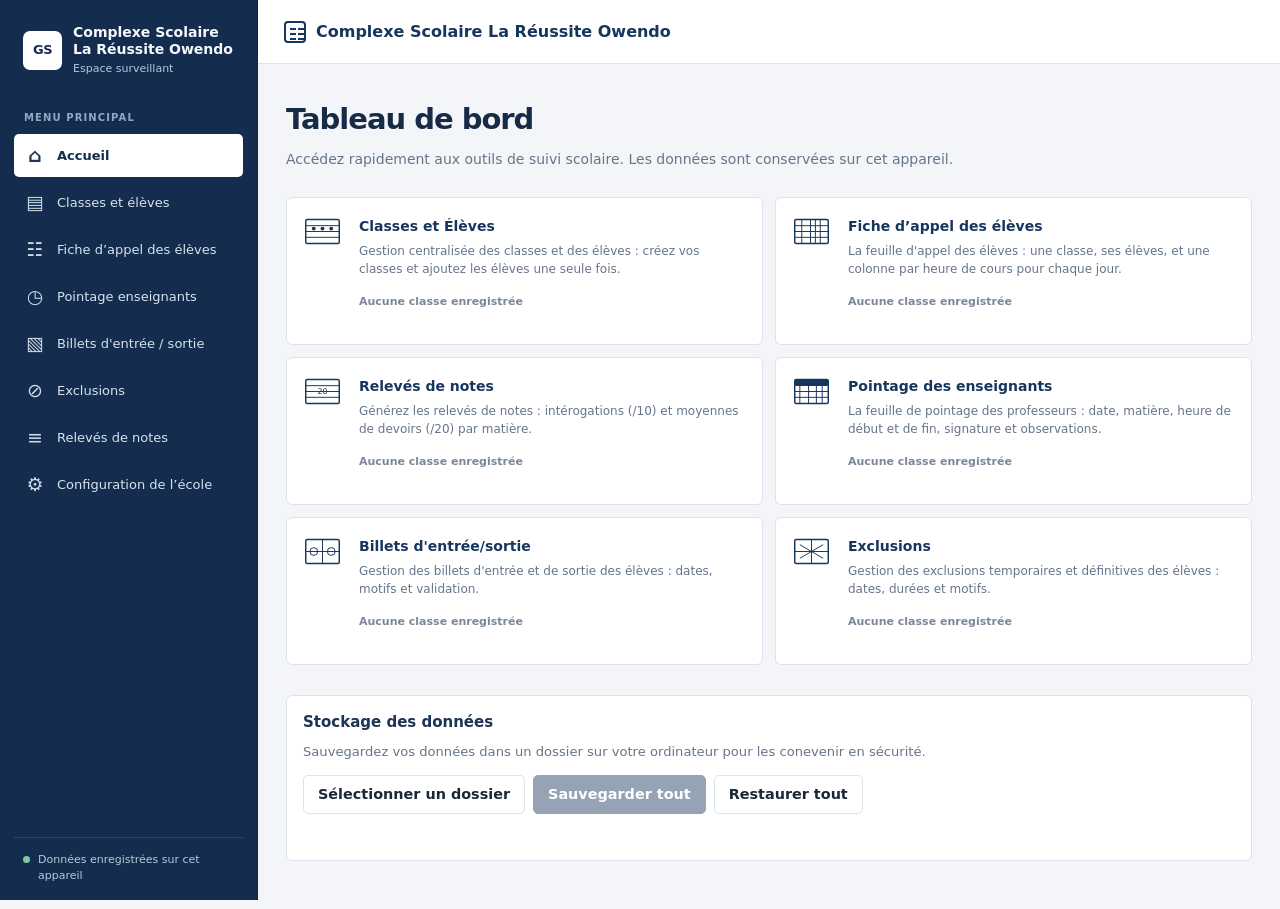
==== index.html @ ad846dbd "Placer le filtre des relevés en haut de page" ====
<!doctype html>
<html lang="fr" data-theme="light">
<head>
  <meta charset="utf-8">
  <meta name="viewport" content="width=device-width, initial-scale=1">
  <title>Gestion scolaire</title>
  <link rel="stylesheet" href="style.css">
  <link rel="manifest" href="manifest.json">
  <meta name="theme-color" content="#17365d">
  <meta name="description" content="Gestion de la vie scolaire : classes, présence des élèves, pointage des enseignants, billets et exclusions">
  <style id="page-style"></style>
</head>
<body>
<div class="app-shell">
  <aside class="app-sidebar" id="app-sidebar" aria-label="Navigation principale">
    <a class="sidebar-brand" href="#home" aria-label="Accueil Gestion de surveillant">
      <span class="sidebar-mark" aria-hidden="true">GS</span>
      <span class="sidebar-brand-copy"><strong>Gestion scolaire</strong><small>Espace surveillant</small></span>
    </a>
    <div class="sidebar-caption">MENU PRINCIPAL</div>
    <nav class="sidebar-nav">
      <a href="#home" data-nav="home"><span class="nav-symbol" aria-hidden="true">⌂</span><span>Accueil</span></a>
      <a href="#classes" data-nav="classes"><span class="nav-symbol" aria-hidden="true">▤</span><span>Classes et élèves</span></a>
      <a href="#eleves" data-nav="eleves"><span class="nav-symbol" aria-hidden="true">☷</span><span>Fiche d’appel des élèves</span></a>
      <a href="#enseignants" data-nav="enseignants"><span class="nav-symbol" aria-hidden="true">◷</span><span>Pointage enseignants</span></a>
      <a href="#billets" data-nav="billets"><span class="nav-symbol" aria-hidden="true">▧</span><span>Billets d'entrée / sortie</span></a>
      <a href="#exclusions" data-nav="exclusions"><span class="nav-symbol" aria-hidden="true">⊘</span><span>Exclusions</span></a>
      <a href="#notes" data-nav="notes"><span class="nav-symbol" aria-hidden="true">≡</span><span>Relevés de notes</span></a>
      <a href="#configuration" data-nav="configuration"><span class="nav-symbol" aria-hidden="true">⚙</span><span>Configuration de l’école</span></a>
    </nav>
    <div class="sidebar-footer"><span class="status-dot" aria-hidden="true"></span><span>Données enregistrées sur cet appareil</span></div>
  </aside>
  <div class="app-main">
<header class="topbar">
  <button type="button" class="menu-toggle" id="btn-menu" aria-label="Ouvrir le menu" aria-controls="app-sidebar" aria-expanded="false"><span></span><span></span><span></span></button>
  <div class="brand-row">
    <a class="brand" href="#" aria-label="Retour à l'accueil">
      <span class="mark" aria-hidden="true"></span>
      <h1>Gestion scolaire</h1>
    </a>
    <span id="view-title" class="view-title"></span>
  </div>
  <button type="button" id="btn-print" class="btn primary" hidden>Imprimer</button>
</header>

<!-- ===================== Accueil ===================== -->
<main class="home" id="home">
  <div class="home-inner">
    <h2>Tableau de bord</h2>
    <p class="home-sub">Accédez rapidement aux outils de suivi scolaire. Les données sont conservées sur cet appareil.</p>

    <div class="home-grid">
      <a class="doc-card" href="#classes">
        <svg class="doc-icon" viewBox="0 0 72 52" aria-hidden="true">
          <rect x="1.5" y="1.5" width="69" height="49" rx="3" fill="none" stroke="currentColor" stroke-width="3"/>
          <path d="M1.5 14h69M1.5 26h69M1.5 38h69" fill="none" stroke="currentColor" stroke-width="2"/>
          <circle cx="18" cy="20" r="4" fill="currentColor"/>
          <circle cx="36" cy="20" r="4" fill="currentColor"/>
          <circle cx="54" cy="20" r="4" fill="currentColor"/>
        </svg>
        <span class="doc-title">Classes et Élèves</span>
        <span class="doc-text">Gestion centralisée des classes et des élèves : créez vos classes et ajoutez les élèves une seule fois.</span>
        <span class="doc-meta" id="home-classes"></span>
      </a>

      <a class="doc-card" href="#eleves">
        <svg class="doc-icon" viewBox="0 0 72 52" aria-hidden="true">
          <rect x="1.5" y="1.5" width="69" height="49" rx="3" fill="none" stroke="currentColor" stroke-width="3"/>
          <path d="M1.5 14h69M1.5 26h69M1.5 38h69M16 1.5v49M34 1.5v49M44 1.5v49M54 1.5v49" fill="none" stroke="currentColor" stroke-width="2"/>
        </svg>
        <span class="doc-title">Fiche d’appel des élèves</span>
        <span class="doc-text">La feuille d'appel des élèves : une classe, ses élèves, et une colonne par heure de cours pour chaque jour.</span>
        <span class="doc-meta" id="home-eleves"></span>
      </a>

      <a class="doc-card" href="#notes">
        <svg class="doc-icon" viewBox="0 0 72 52" aria-hidden="true">
          <rect x="1.5" y="1.5" width="69" height="49" rx="3" fill="none" stroke="currentColor" stroke-width="3"/>
          <path d="M1.5 14h69M1.5 26h69M1.5 38h69" fill="none" stroke="currentColor" stroke-width="2"/>
          <text x="36" y="32" text-anchor="middle" font-size="16" fill="currentColor">20</text>
        </svg>
        <span class="doc-title">Relevés de notes</span>
        <span class="doc-text">Générez les relevés de notes : intérogations (/10) et moyennes de devoirs (/20) par matière.</span>
        <span class="doc-meta" id="home-notes"></span>
      </a>

      <a class="doc-card" href="#enseignants">
        <svg class="doc-icon" viewBox="0 0 72 52" aria-hidden="true">
          <rect x="1.5" y="1.5" width="69" height="49" rx="3" fill="none" stroke="currentColor" stroke-width="3"/>
          <rect x="1.5" y="1.5" width="69" height="13" rx="3" fill="currentColor"/>
          <path d="M1.5 26h69M1.5 38h69M12 14v36M30 14v36M46 14v36M58 14v36" fill="none" stroke="currentColor" stroke-width="2"/>
        </svg>
        <span class="doc-title">Pointage des enseignants</span>
        <span class="doc-text">La feuille de pointage des professeurs : date, matière, heure de début et de fin, signature et observations.</span>
        <span class="doc-meta" id="home-enseignants"></span>
      </a>

      <a class="doc-card" href="#billets">
        <svg class="doc-icon" viewBox="0 0 72 52" aria-hidden="true">
          <rect x="1.5" y="1.5" width="69" height="49" rx="3" fill="none" stroke="currentColor" stroke-width="3"/>
          <path d="M36 1.5v49M1.5 26h69" fill="none" stroke="currentColor" stroke-width="2"/>
          <circle cx="18" cy="26" r="8" fill="none" stroke="currentColor" stroke-width="2"/>
          <circle cx="54" cy="26" r="8" fill="none" stroke="currentColor" stroke-width="2"/>
        </svg>
        <span class="doc-title">Billets d'entrée/sortie</span>
        <span class="doc-text">Gestion des billets d'entrée et de sortie des élèves : dates, motifs et validation.</span>
        <span class="doc-meta" id="home-billets"></span>
      </a>

      <a class="doc-card" href="#exclusions">
        <svg class="doc-icon" viewBox="0 0 72 52" aria-hidden="true">
          <rect x="1.5" y="1.5" width="69" height="49" rx="3" fill="none" stroke="currentColor" stroke-width="3"/>
          <path d="M1.5 26h69M36 1.5v49" fill="none" stroke="currentColor" stroke-width="2"/>
          <path d="M12 12l48 28M60 12l-48 28" fill="none" stroke="currentColor" stroke-width="2"/>
        </svg>
        <span class="doc-title">Exclusions</span>
        <span class="doc-text">Gestion des exclusions temporaires et définitives des élèves : dates, durées et motifs.</span>
        <span class="doc-meta" id="home-exclusions"></span>
      </a>
    </div>
  </div>
</main>

<main class="layout school-config-layout" id="view-configuration" hidden>
<section class="school-config-panel"><div class="school-config-heading"><div><p class="eyebrow">PARAMÈTRES GÉNÉRAUX</p><h2>Configuration de l’école</h2><p class="muted">Les informations officielles utilisées dans les documents de l’application.</p></div></div>
<form id="school-config-form" class="school-config-form" autocomplete="on">
<h3>Identité de l’établissement</h3><div class="school-config-grid">
<div class="field"><label for="sc-name">Nom officiel *</label><input id="sc-name" required maxlength="120" placeholder="Nom de l’établissement"></div><div class="field"><label for="sc-acronym">Sigle / nom court</label><input id="sc-acronym" maxlength="40" placeholder="Sigle"></div>
<div class="field"><label for="sc-type">Type d’établissement</label><select id="sc-type"><option value="">Sélectionner</option><option>École primaire</option><option>Collège</option><option>Lycée</option><option>Collège et lycée</option><option>Complexe scolaire</option><option>Autre</option></select></div><div class="field"><label for="sc-director">Chef d’établissement / responsable</label><input id="sc-director" maxlength="120" placeholder="Nom et prénom"></div></div>
<h3>Coordonnées</h3><div class="school-config-grid"><div class="field field-wide"><label for="sc-address">Adresse / boîte postale</label><input id="sc-address" maxlength="180" placeholder="Quartier, rue, B.P. …"></div><div class="field"><label for="sc-city">Ville</label><input id="sc-city" maxlength="80" placeholder="Owendo"></div><div class="field"><label for="sc-phone">Téléphone</label><input id="sc-phone" type="tel" maxlength="40" placeholder="+241 …"></div><div class="field"><label for="sc-email">E-mail</label><input id="sc-email" type="email" maxlength="120" placeholder="ecole@exemple.ga"></div></div>
<h3>Année scolaire et présentation</h3><div class="school-config-grid"><div class="field"><label for="sc-year">Année scolaire en cours</label><input id="sc-year" maxlength="20" placeholder="2026-2027"></div><div class="field"><label for="sc-motto">Devise / mention complémentaire</label><input id="sc-motto" maxlength="160" placeholder="Devise officielle"></div></div>
<h3>Logo de l’établissement</h3><div class="school-logo-row"><div id="sc-logo-preview" class="school-logo-preview"><span>Aucun logo</span></div><div class="school-logo-controls"><label for="sc-logo-file">Importer un logo (PNG, JPG ou WebP)</label><input id="sc-logo-file" type="file" accept="image/png,image/jpeg,image/webp"><p class="hint">Facultatif, 1 Mo maximum. Conservé sur cet appareil.</p><button type="button" id="sc-logo-remove" class="btn">Retirer le logo</button></div></div>
<div id="sc-status" class="saved" role="status" aria-live="polite"></div><div class="school-config-actions"><button type="submit" class="btn primary">Enregistrer la configuration</button><button type="button" id="sc-reset" class="btn">Annuler les modifications</button></div></form></section>
<aside class="school-config-preview"><p class="eyebrow">APERÇU</p><h3>En-tête de l’établissement</h3><div class="school-preview-paper"><div id="sc-preview-logo" class="school-preview-logo" hidden></div><strong id="sc-preview-name">Nom de l’établissement</strong><span id="sc-preview-acronym"></span><span id="sc-preview-type"></span><span id="sc-preview-address"></span><span id="sc-preview-contact"></span><span id="sc-preview-director"></span><span id="sc-preview-year"></span><em id="sc-preview-motto"></em></div><p class="hint">Les informations enregistrées servent de référence aux en-têtes des documents. Stockage local à ce navigateur.</p></aside></main>

<!-- ===================== Classes et Élèves (centralisé) ===================== -->
<main class="layout" id="view-classes" hidden>

  <aside class="panel">

    <section class="card">
      <div class="card-head">
        <h2>Mes classes</h2>
        <button type="button" id="cls-new" class="btn">Nouvelle classe</button>
      </div>
      <ul id="cls-class-list" class="class-list"></ul>
      <p id="cls-saved" class="saved" role="status"></p>
      <div class="row-btns">
        <button type="button" id="cls-export" class="btn">Sauvegarder dans un fichier</button>
        <button type="button" id="cls-import" class="btn">Restaurer</button>
        <input type="file" id="cls-file" accept=".json,application/json" hidden>
      </div>
    </section>

    <form id="cls-form" class="card" autocomplete="off">
      <h2>La classe</h2>

      <div class="field">
        <label for="cls-name">Nom de la classe</label>
        <input id="cls-name" type="text" placeholder="">
      </div>

      <div class="field">
        <label for="cls-school">Établissement</label>
        <input id="cls-school" type="text">
      </div>

      <div class="field">
        <label for="cls-year">Année scolaire</label>
        <input id="cls-year" type="text" placeholder="">
      </div>

      <div class="field">
        <div class="label-row">
          <label for="cls-students">Élèves</label>
          <span id="cls-count" class="count"></span>
        </div>
        <textarea id="cls-students" rows="15" placeholder="Collez ici les noms, un élève par ligne"></textarea>
        <label class="check"><input type="checkbox" id="cls-sort"> Classer par ordre alphabétique</label>
      </div>

      <div class="field">
        <label for="cls-add-name">Ajouter un élève</label>
        <div class="add-row">
          <input id="cls-add-name" type="text" placeholder="Nom et prénom">
          <button type="button" id="cls-add" class="btn">Ajouter</button>
        </div>
      </div>

      <button type="button" id="cls-delete" class="btn danger">Supprimer cette classe</button>
    </form>

  </aside>

  <section class="preview" id="cls-preview" aria-label="Aperçu de la classe">
    <div class="preview-head">
      <h2>Aperçu</h2>
      <p id="cls-summary" class="summary"></p>
    </div>
    <div id="cls-sheets" class="sheets"></div>
  </section>

  <div id="cls-print-area" class="print-area" aria-hidden="true"></div>

</main>

<!-- ===================== Liste de présence (élèves) ===================== -->
<main class="layout" id="view-eleves" hidden>

  <aside class="panel">

    <section class="card" hidden aria-hidden="true">
      <div class="card-head">
        <h2>Fiches d’appel</h2>
        <button type="button" id="btn-new" class="btn">Nouvelle fiche</button>
      </div>
      <ul id="class-list" class="class-list"></ul>
      <p id="saved" class="saved" role="status"></p>
      <div class="row-btns">
        <button type="button" id="btn-export" class="btn">Sauvegarder dans un fichier</button>
        <button type="button" id="btn-import" class="btn">Restaurer</button>
        <input type="file" id="file-import" accept=".json,application/json" hidden>
      </div>
    </section>

    <form id="class-form" class="card" autocomplete="off">
      <h2>La classe</h2>

      <div class="field">
        <label for="c-class-select">Filtrer par classe</label>
        <select id="c-class-select"></select>
      </div>

      <div class="field">
        <label for="c-name">Nom de la classe</label>
        <input id="c-name" type="text" placeholder="" readonly>
      </div>

      <div class="field">
        <label for="c-year">Année scolaire</label>
        <input id="c-year" type="text" placeholder="" readonly>
      </div>

      <div class="field">
        <label for="c-school">Établissement</label>
        <input id="c-school" type="text" readonly>
      </div>

      <div class="field">
        <div class="label-row">
          <label>Élèves</label>
          <span id="count" class="count"></span>
        </div>
        <p class="hint">Les élèves sont chargés depuis la classe sélectionnée</p>
      </div>

      <h2 class="sub-title">Période de la fiche</h2>

      <div class="field">
        <label for="c-start">Semaine affichée</label>
        <div class="week-nav">
          <button type="button" id="wk-prev" class="btn" aria-label="Semaine précédente">◀</button>
          <input id="c-start" type="date">
          <button type="button" id="wk-next" class="btn" aria-label="Semaine suivante">▶</button>
        </div>
      </div>
      <p id="week-hint" class="hint"></p>

      <fieldset class="field">
        <legend>Jours à pointer</legend>
        <div class="chips">
          <label><input type="checkbox" name="day" value="1"><span>Lun</span></label>
          <label><input type="checkbox" name="day" value="2"><span>Mar</span></label>
          <label><input type="checkbox" name="day" value="3"><span>Mer</span></label>
          <label><input type="checkbox" name="day" value="4"><span>Jeu</span></label>
          <label><input type="checkbox" name="day" value="5"><span>Ven</span></label>
          <label><input type="checkbox" name="day" value="6"><span>Sam</span></label>
        </div>
      </fieldset>

      <div class="field">
        <label for="c-hours">Heures de cours par jour</label>
        <input id="c-hours" type="number" min="1" max="8" inputmode="numeric">
      </div>
      <p class="hint">Chaque jour reçoit une colonne par heure : 1re h, 2e h, 3e h…</p>

      <h2 class="sub-title">Mise en page du document</h2>

      <div class="grid2">
        <div class="field">
          <label for="c-orient">Format</label>
          <select id="c-orient">
            <option value="portrait">A4 portrait</option>
            <option value="landscape">A4 paysage</option>
          </select>
        </div>
        <div class="field">
          <label for="c-perpage">Élèves par feuille</label>
          <input id="c-perpage" type="number" min="5" max="60" inputmode="numeric">
        </div>
      </div>
      <p class="hint">30 élèves tiennent sur une feuille en portrait, 18 en paysage. Au-delà, la liste continue sur la feuille suivante.</p>

      <h2 class="sub-title">Impression</h2>

      <div class="field">
        <label for="c-weeks">Semaines à imprimer</label>
        <input id="c-weeks" type="number" min="1" max="40" inputmode="numeric">
      </div>
      <p class="hint">À partir de la semaine affichée. Avec 4, vous obtenez 4 feuilles : la semaine affichée et les 3 suivantes.</p>

      <button type="button" id="btn-delete" class="btn danger">Supprimer cette fiche</button>
    </form>

  </aside>

  <section class="preview" id="preview" aria-label="Aperçu de la fiche d’appel imprimable">
    <div class="preview-head">
      <h2>Aperçu de la fiche imprimable</h2>
      <p id="summary" class="summary"></p>
    </div>
    <p id="warn" class="warn" hidden></p>
    <p id="empty" class="empty" hidden></p>
    <div id="sheets" class="sheets"></div>
  </section>

  <div id="print-area" class="print-area" aria-hidden="true"></div>

</main>

<!-- ===================== Pointage des enseignants ===================== -->
<main class="layout" id="view-enseignants" hidden>

  <aside class="panel">

    <section class="card">
      <div class="card-head">
        <h2>Fiches de pointage</h2>
        <button type="button" id="t-new" class="btn">Nouvelle fiche</button>
      </div>
      <ul id="t-class-list" class="class-list"></ul>
      <p id="t-saved" class="saved" role="status"></p>
      <div class="row-btns">
        <button type="button" id="t-export" class="btn">Sauvegarder dans un fichier</button>
        <button type="button" id="t-import" class="btn">Restaurer</button>
        <input type="file" id="t-file" accept=".json,application/json" hidden>
      </div>
    </section>

    <form id="t-form" class="card" autocomplete="off">
      <h2>La classe</h2>

      <div class="field">
        <label for="t-class-select">Classe (données centralisées)</label>
        <select id="t-class-select"></select>
      </div>

      <div class="field">
        <label for="t-name">Nom de la classe</label>
        <input id="t-name" type="text" readonly>
      </div>

      <div class="field">
        <label for="t-school">Établissement</label>
        <input id="t-school" type="text" readonly>
      </div>

      <h2 class="sub-title">La semaine</h2>

      <div class="field">
        <label for="t-start">Semaine affichée</label>
        <div class="week-nav">
          <button type="button" id="t-prev" class="btn" aria-label="Semaine précédente">◀</button>
          <input id="t-start" type="date">
          <button type="button" id="t-next" class="btn" aria-label="Semaine suivante">▶</button>
        </div>
      </div>
      <p id="t-hint" class="hint"></p>

      <label class="check"><input type="checkbox" id="t-saturday"> La semaine va jusqu'au samedi</label>

      <h2 class="sub-title">La feuille</h2>

      <div class="field">
        <label for="t-perpage">Lignes par feuille</label>
        <input id="t-perpage" type="number" min="10" max="30" inputmode="numeric">
      </div>
      <p class="hint">Nombre de lignes vierges pour les enseignants. Les enseignants rempliront leurs noms et informations à la main.</p>

      <label class="check"><input type="checkbox" id="t-pad"> Compléter la feuille avec des lignes vides</label>

      <h2 class="sub-title">L'impression</h2>

      <div class="field">
        <label for="t-weeks">Semaines à imprimer</label>
        <input id="t-weeks" type="number" min="1" max="40" inputmode="numeric">
      </div>
      <p class="hint">À partir de la semaine affichée. Avec 4, vous obtenez 4 feuilles : la semaine affichée et les 3 suivantes.</p>

      <button type="button" id="t-delete" class="btn danger">Supprimer cette classe</button>
    </form>

  </aside>

  <section class="preview" id="t-preview" aria-label="Aperçu de la feuille">
    <div class="preview-head">
      <h2>Aperçu</h2>
      <p id="t-summary" class="summary"></p>
    </div>
    <p id="t-empty" class="empty" hidden></p>
    <div id="t-sheets" class="sheets landscape"></div>
  </section>

  <div id="t-print-area" class="print-area landscape" aria-hidden="true"></div>

</main>

<!-- ===================== Billets d'entrée/sortie ===================== -->
<main class="layout" id="view-billets" hidden>

  <aside class="panel">

    <section class="card">
      <div class="card-head">
        <h2>Historique des billets</h2>
        <button type="button" id="b-new" class="btn">Nouvelle fiche</button>
      </div>
      <ul id="b-class-list" class="class-list"></ul>
      <p id="b-saved" class="saved" role="status"></p>
      <div class="row-btns">
        <button type="button" id="b-export" class="btn">Sauvegarder dans un fichier</button>
        <button type="button" id="b-import" class="btn">Restaurer</button>
        <input type="file" id="b-file" accept=".json,application/json" hidden>
      </div>
    </section>

    <form id="b-form" class="card" autocomplete="off">
      <h2>La classe</h2>

      <div class="field">
        <label for="b-class-select">Sélectionner une classe</label>
        <select id="b-class-select"></select>
      </div>

      <div class="field">
        <label for="b-name">Nom de la classe</label>
        <input id="b-name" type="text" placeholder="" readonly>
      </div>

      <div class="field">
        <label for="b-school">Établissement</label>
        <input id="b-school" type="text" readonly>
      </div>

      <div class="field">
        <div class="label-row">
          <label>Élèves</label>
          <span id="b-count" class="count"></span>
        </div>
        <p class="hint">Les élèves sont chargés depuis la classe sélectionnée</p>
      </div>

      <h2 class="sub-title">Nouveau billet</h2>

      <div class="field">
        <label for="b-student-select">Élève</label>
        <select id="b-student-select"></select>
      </div>

      <div class="field">
        <label for="b-type">Type</label>
        <select id="b-type">
          <option value="entree">Entrée</option>
          <option value="sortie">Sortie</option>
        </select>
      </div>

      <div class="field">
        <label for="b-date">Date</label>
        <input id="b-date" type="date">
      </div>

      <div class="field">
        <label for="b-time">Heure</label>
        <input id="b-time" type="time">
      </div>

      <div class="field">
        <label for="b-motif">Motif</label>
        <input id="b-motif" type="text" placeholder="">
      </div>

      <button type="button" id="b-add" class="btn primary">Ajouter le billet</button>

      <h2 class="sub-title">Historique des billets</h2>
      <div id="b-history" class="history-list"></div>

      <button type="button" id="b-delete" class="btn danger">Supprimer cette classe</button>
    </form>

  </aside>

  <section class="preview" id="b-preview" aria-label="Aperçu des billets">
    <div class="preview-head">
      <h2>Aperçu</h2>
      <p id="b-summary" class="summary"></p>
    </div>
    <div id="b-sheets" class="sheets"></div>
  </section>

  <div id="b-print-area" class="print-area" aria-hidden="true"></div>

</main>

<!-- ===================== Exclusions ===================== -->
<main class="layout" id="view-exclusions" hidden>

  <aside class="panel">

    <section class="card">
      <div class="card-head">
        <h2>Historique des exclusions</h2>
        <button type="button" id="e-new" class="btn">Nouvelle fiche</button>
      </div>
      <ul id="e-class-list" class="class-list"></ul>
      <p id="e-saved" class="saved" role="status"></p>
      <div class="row-btns">
        <button type="button" id="e-export" class="btn">Sauvegarder dans un fichier</button>
        <button type="button" id="e-import" class="btn">Restaurer</button>
        <input type="file" id="e-file" accept=".json,application/json" hidden>
      </div>
    </section>

    <form id="e-form" class="card" autocomplete="off">
      <h2>La classe</h2>

      <div class="field">
        <label for="e-class-select">Sélectionner une classe</label>
        <select id="e-class-select"></select>
      </div>

      <div class="field">
        <label for="e-name">Nom de la classe</label>
        <input id="e-name" type="text" placeholder="" readonly>
      </div>

      <div class="field">
        <label for="e-school">Établissement</label>
        <input id="e-school" type="text" readonly>
      </div>

      <div class="field">
        <div class="label-row">
          <label>Élèves</label>
          <span id="e-count" class="count"></span>
        </div>
        <p class="hint">Les élèves sont chargés depuis la classe sélectionnée</p>
      </div>

      <h2 class="sub-title">Nouvelle exclusion</h2>

      <div class="field">
        <label for="e-student-select">Élève</label>
        <select id="e-student-select"></select>
      </div>

      <div class="field">
        <label for="e-type">Type d'exclusion</label>
        <select id="e-type">
          <option value="temporaire">Temporaire</option>
          <option value="definitive">Définitive</option>
        </select>
      </div>

      <div class="field">
        <label for="e-start-date">Date de début</label>
        <input id="e-start-date" type="date">
      </div>

      <div class="field">
        <label for="e-end-date">Date de fin (si définitive, laisser vide)</label>
        <input id="e-end-date" type="date">
      </div>

      <div class="field">
        <label for="e-duration">Durée (jours)</label>
        <input id="e-duration" type="number" min="1" inputmode="numeric" placeholder="">
      </div>

      <div class="field">
        <label for="e-motif">Motif</label>
        <textarea id="e-motif" rows="3" placeholder=""></textarea>
      </div>

      <button type="button" id="e-add" class="btn primary">Ajouter l'exclusion</button>

      <h2 class="sub-title">Historique des exclusions</h2>
      <div id="e-history" class="history-list"></div>

      <button type="button" id="e-delete" class="btn danger">Supprimer cette classe</button>
    </form>

  </aside>

  <section class="preview" id="e-preview" aria-label="Aperçu des exclusions">
    <div class="preview-head">
      <h2>Aperçu</h2>
      <p id="e-summary" class="summary"></p>
    </div>
    <div id="e-sheets" class="sheets"></div>
  </section>

  <div id="e-print-area" class="print-area" aria-hidden="true"></div>

</main>

<!-- ===================== Relevés de notes ===================== -->
<main class="layout" id="view-notes" hidden>

  <aside class="panel">

    <div class="field notes-class-filter">
      <label for="n-filter-class">Filtrer les relevés par classe</label>
      <select id="n-filter-class">
        <option value="">Toutes les classes</option>
      </select>
    </div>

    <section class="card">
      <div class="card-head">
        <h2>Relevés enregistrés</h2>
        <button type="button" id="n-new" class="btn">Nouveau relevé</button>
      </div>
      <ul id="n-class-list" class="class-list"></ul>
      <p id="n-saved" class="saved" role="status"></p>
      <div class="row-btns">
        <button type="button" id="n-export" class="btn">Sauvegarder dans un fichier</button>
        <button type="button" id="n-import" class="btn">Restaurer</button>
        <input type="file" id="n-file" accept=".json,application/json" hidden>
      </div>
    </section>

    <form id="n-form" class="card" autocomplete="off">
      <h2>Le relevé</h2>

      <div class="field">
        <label for="n-class-select">Sélectionner une classe</label>
        <select id="n-class-select"></select>
      </div>

      <div class="field">
        <label for="n-class-name">Nom de la classe</label>
        <input id="n-class-name" type="text" placeholder="" readonly>
      </div>

      <div class="field">
        <label for="n-subject">Matière</label>
        <input id="n-subject" type="text" placeholder="">
      </div>

      <div class="field">
        <label for="n-trimester">Trimestre</label>
        <select id="n-trimester">
          <option value="1er">1er Trimestre</option>
          <option value="2e">2e Trimestre</option>
          <option value="3e">3e Trimestre</option>
        </select>
      </div>

      <div class="field">
        <div class="label-row">
          <label>Élèves</label>
          <span id="n-count" class="count"></span>
        </div>
        <p class="hint">Les élèves sont chargés depuis la classe sélectionnée</p>
      </div>

      <button type="button" id="n-generate" class="btn primary">Générer le relevé</button>
    </form>

  </aside>

  <section class="preview" id="n-preview" aria-label="Aperçu du relevé">
    <div class="preview-head">
      <h2>Aperçu</h2>
      <p id="n-summary" class="summary"></p>
    </div>
    <div id="n-sheets" class="sheets"></div>
  </section>

  <div id="n-print-area" class="print-area" aria-hidden="true"></div>

</main>

<script src="common.js"></script>
<script src="school-config.js"></script>
<script src="storage.js"></script>
<script src="classes.js"></script>
<script src="eleves.js"></script>
<script src="enseignants.js"></script>
<script src="billets.js"></script>
<script src="exclusions.js"></script>
<script src="notes.js"></script>
<script src="app.js"></script>
<script src="./modal-actions.js"></script>

</div><!-- /.app-main -->
</div><!-- /.app-shell -->

<!-- Service Worker Registration -->
<script>
  if ('serviceWorker' in navigator) {
    window.addEventListener('load', () => {
      navigator.serviceWorker.register('./sw.js')
        .then((registration) => {
          console.log('Service Worker enregistré avec succès:', registration.scope);
        })
        .catch((error) => {
          console.log('Erreur lors de l\'enregistrement du Service Worker:', error);
        });
    });
  }
</script>
</body>
</html>
---- style.css ----
/* Disposition : panneau de saisie à gauche, une feuille A4 en aperçu à droite.
   Sur téléphone, le panneau passe au-dessus de l'aperçu. */

:root {
  --bg: #f3f5f8;
  --panel: #ffffff;
  --ink: #1b2738;
  --muted: #66758a;
  --line: #dce3ec;
  --accent: #17365d;
  --accent-ink: #ffffff;
  --accent-soft: #e9eff7;
  --danger: #b3261e;
  --warn-bg: #fff3d6;
  --warn-ink: #6b4a00;
  --shadow: 0 1px 3px rgba(19, 42, 71, .06);
  --paper: #ffffff;
  --paper-ink: #111111;
  --paper-head: #e8e8e8;
  --paper-blue: #1f4e79;
  --font: "Segoe UI", system-ui, -apple-system, "Helvetica Neue", Arial, sans-serif;
  color-scheme: light;
}

@media (prefers-color-scheme: dark) {
  :root:not([data-theme="light"]) {
    --bg: #0e1618;
    --panel: #162125;
    --ink: #e5eeef;
    --muted: #9db1b5;
    --line: #29383c;
    --accent: #4cc3ad;
    --accent-ink: #06211c;
    --accent-soft: #1b3a35;
    --danger: #ff8f85;
    --warn-bg: #3a2f10;
    --warn-ink: #f3d78a;
    --shadow: 0 1px 2px rgba(0, 0, 0, .4), 0 10px 28px rgba(0, 0, 0, .45);
    color-scheme: dark;
  }
}

:root[data-theme="dark"] {
  --bg: #0e1618;
  --panel: #162125;
  --ink: #e5eeef;
  --muted: #9db1b5;
  --line: #29383c;
  --accent: #4cc3ad;
  --accent-ink: #06211c;
  --accent-soft: #1b3a35;
  --danger: #ff8f85;
  --warn-bg: #3a2f10;
  --warn-ink: #f3d78a;
  --shadow: 0 1px 2px rgba(0, 0, 0, .4), 0 10px 28px rgba(0, 0, 0, .45);
  color-scheme: dark;
}

* { box-sizing: border-box; }

/* Une page ou un bloc marqué « hidden » disparaît même si une règle lui donne un affichage */
[hidden] { display: none !important; }

body {
  margin: 0;
  background: var(--bg);
  color: var(--ink);
  font: 15px/1.45 var(--font);
}

h1, h2 { margin: 0; }

/* ---------- Barre du haut ---------- */

.topbar {
  position: sticky;
  top: 0;
  z-index: 5;
  display: flex;
  align-items: center;
  justify-content: space-between;
  gap: 12px;
  padding: 10px 16px;
  background: var(--panel);
  border-bottom: 1px solid var(--line);
}

.brand-row { display: flex; align-items: center; gap: 12px; min-width: 0; }
.brand { display: flex; align-items: center; gap: 10px; min-width: 0; color: inherit; text-decoration: none; }
.brand h1 { font-size: 1.1rem; font-weight: 650; letter-spacing: .01em; }
.view-title { color: var(--muted); font-size: .95rem; min-width: 0; overflow: hidden; text-overflow: ellipsis; white-space: nowrap; }
.view-title:not(:empty)::before { content: "/"; margin-right: 12px; color: var(--line); }
@media (max-width: 520px) { .view-title { display: none; } }

/* Petit cahier d'appel : une grille de cases */
.mark {
  width: 22px;
  height: 22px;
  border-radius: 4px;
  background:
    linear-gradient(var(--accent), var(--accent)) 4px 5px / 6px 2px no-repeat,
    linear-gradient(var(--accent), var(--accent)) 12px 5px / 6px 2px no-repeat,
    linear-gradient(var(--accent), var(--accent)) 4px 10px / 6px 2px no-repeat,
    linear-gradient(var(--accent), var(--accent)) 12px 10px / 6px 2px no-repeat,
    linear-gradient(var(--accent), var(--accent)) 4px 15px / 6px 2px no-repeat,
    linear-gradient(var(--accent), var(--accent)) 12px 15px / 6px 2px no-repeat;
  border: 2px solid var(--accent);
  flex: none;
}

/* ---------- Disposition ---------- */

.layout {
  display: grid;
  grid-template-columns: minmax(0, 380px) minmax(0, 1fr);
  gap: 20px;
  align-items: start;
  max-width: 1600px;
  margin: 0 auto;
  padding: 20px 16px 40px;
}

.panel { display: flex; flex-direction: column; gap: 16px; min-width: 0; }

@media (max-width: 900px) {
  .layout { grid-template-columns: minmax(0, 1fr); }
}

.card {
  background: var(--panel);
  border: 1px solid var(--line);
  border-radius: 4px;
  padding: 16px;
  display: flex;
  flex-direction: column;
  gap: 14px;
  min-width: 0;
}

.card h2 { font-size: 1rem; font-weight: 650; }
.card .sub-title {
  margin-top: 6px;
  padding-top: 14px;
  border-top: 1px solid var(--line);
  font-size: .8rem;
  text-transform: uppercase;
  letter-spacing: .08em;
  color: var(--muted);
}

.card-head { display: flex; align-items: center; justify-content: space-between; gap: 10px; }

/* ---------- Formulaire ---------- */

.field { display: flex; flex-direction: column; gap: 6px; margin: 0; padding: 0; border: 0; min-width: 0; }
.field label, .field legend {
  font-size: .78rem;
  font-weight: 600;
  letter-spacing: .04em;
  text-transform: uppercase;
  color: var(--muted);
  padding: 0;
}
.label-row { display: flex; justify-content: space-between; align-items: baseline; gap: 8px; }
.count { font-size: .85rem; color: var(--accent); font-weight: 600; }

input[type="text"], input[type="number"], input[type="date"], select, textarea {
  width: 100%;
  min-width: 0;
  font: inherit;
  color: var(--ink);
  background: var(--panel);
  border: 1px solid var(--line);
  border-radius: 4px;
  padding: 9px 10px;
}
textarea { resize: vertical; min-height: 140px; line-height: 1.5; }

input:focus-visible, select:focus-visible, textarea:focus-visible, button:focus-visible {
  outline: 2px solid var(--accent);
  outline-offset: 1px;
}

.grid2 { display: grid; grid-template-columns: repeat(2, minmax(0, 1fr)); gap: 12px; }
@media (max-width: 420px) { .grid2 { grid-template-columns: minmax(0, 1fr); } }

.field .check { display: flex; align-items: center; gap: 8px; font-size: .9rem; text-transform: none; letter-spacing: 0; font-weight: 400; color: var(--ink); }

.hint { margin: -6px 0 0; font-size: .82rem; color: var(--muted); }

.add-row, .week-nav { display: flex; gap: 8px; align-items: stretch; }
.add-row .btn, .week-nav .btn { flex: none; }

.row-btns { display: flex; flex-wrap: wrap; gap: 8px; }

.saved { margin: 0; font-size: .82rem; color: var(--muted); min-height: 1.2em; }
.saved.ok { color: var(--accent); }
.saved.bad { color: var(--danger); }

.chips { display: flex; flex-wrap: wrap; gap: 8px; }
.chips label { position: relative; text-transform: none; letter-spacing: 0; font-weight: 500; font-size: .9rem; color: var(--ink); }
.chips input { position: absolute; opacity: 0; inset: 0; margin: 0; cursor: pointer; }
.chips span {
  display: inline-block;
  padding: 7px 13px;
  border: 1px solid var(--line);
  border-radius: 999px;
  background: var(--panel);
}
.chips input:checked + span {
  background: var(--accent);
  border-color: var(--accent);
  color: var(--accent-ink);
}
.chips input:focus-visible + span { outline: 2px solid var(--accent); outline-offset: 2px; }

/* ---------- Boutons ---------- */

.btn {
  font: inherit;
  font-weight: 600;
  font-size: .9rem;
  padding: 8px 14px;
  border-radius: 7px;
  border: 1px solid var(--line);
  background: var(--panel);
  color: var(--ink);
  cursor: pointer;
}
.btn:hover { border-color: var(--accent); }
.btn.primary { background: var(--accent); border-color: var(--accent); color: var(--accent-ink); }
.btn.primary:hover { filter: brightness(1.08); }
.btn.primary:disabled { opacity: .45; cursor: not-allowed; filter: none; }
.btn.danger { color: var(--danger); align-self: flex-start; }
.btn.danger:hover { border-color: var(--danger); }
.btn.danger.armed { background: var(--danger); border-color: var(--danger); color: var(--panel); }

/* ---------- Liste des classes ---------- */

.class-list { list-style: none; margin: 0; padding: 0; display: flex; flex-direction: column; gap: 6px; }
.class-list button {
  width: 100%;
  display: flex;
  justify-content: space-between;
  align-items: baseline;
  gap: 10px;
  text-align: left;
  font: inherit;
  padding: 9px 11px;
  border: 1px solid var(--line);
  border-radius: 7px;
  background: var(--panel);
  color: var(--ink);
  cursor: pointer;
}
.class-list button:hover { border-color: var(--accent); }
.class-list button[aria-current="true"] { background: var(--accent-soft); border-color: var(--accent); }
.class-list .nm { font-weight: 600; overflow: hidden; text-overflow: ellipsis; white-space: nowrap; }
.class-list .ct { font-size: .82rem; color: var(--muted); white-space: nowrap; }

/* ---------- Aperçu ---------- */

.preview { min-width: 0; overflow-x: auto; }
.preview-head { display: flex; flex-wrap: wrap; align-items: baseline; gap: 4px 14px; margin-bottom: 14px; }
.preview-head h2 { font-size: 1rem; font-weight: 650; }
.summary { margin: 0; color: var(--muted); font-size: .9rem; }
.warn {
  margin: 0 0 14px;
  padding: 10px 12px;
  border-radius: 8px;
  background: var(--warn-bg);
  color: var(--warn-ink);
  font-size: .9rem;
}
.empty {
  margin: 0;
  padding: 28px 20px;
  border: 1px dashed var(--line);
  border-radius: 10px;
  color: var(--muted);
  text-align: center;
}

.sheets {
  width: max-content;
  margin: 0 auto;
  display: flex;
  flex-direction: column;
  gap: 18px;
}

/* Les feuilles à imprimer sont préparées ici ; elles n'apparaissent qu'à l'impression */
.print-area { display: none; }

/* ---------- Feuille de pointage (papier) ---------- */

.sheet {
  width: 210mm;
  padding: 10mm;
  background: var(--paper);
  color: var(--paper-ink);
  font-family: Arial, Helvetica, sans-serif;
  box-shadow: var(--shadow);
}
.landscape .sheet { width: 297mm; }

.sheet h2 { text-align: center; font-size: 15pt; letter-spacing: .05em; font-weight: 700; }

.sheet-school { margin: 1.5mm 0 0; text-align: center; font-size: 9pt; }

.sheet-meta {
  display: flex;
  justify-content: space-between;
  gap: 8mm;
  margin: 4mm 0 3mm;
  font-size: 10.5pt;
}

table.pt { width: 100%; border-collapse: collapse; table-layout: fixed; font-size: 10pt; }
.pt th, .pt td { border: .3mm solid #000; padding: 0 1.5mm; }
.pt th {
  background: var(--paper-head);
  height: 6.5mm;
  font-size: 7.5pt;
  text-transform: uppercase;
  letter-spacing: .02em;
  font-weight: 700;
}
.pt th.sub { font-size: 6pt; padding: 0; text-transform: none; letter-spacing: 0; }
.pt td { height: var(--row, 7mm); overflow: hidden; white-space: nowrap; text-overflow: ellipsis; }
.pt td.n { text-align: center; font-size: 9pt; padding: 0; }
.pt td.name { font-size: 9.5pt; }

.sheet-foot { display: flex; justify-content: space-between; gap: 8mm; margin-top: 4mm; font-size: 10pt; }
.sheet-page {
  margin-top: 3mm;
  padding-top: 2mm;
  border-top: .3mm solid #000;
  text-align: center;
  font-size: 8.5pt;
}

/* ---------- Accueil ---------- */

.home { padding: 40px 16px 60px; }
.home-inner { max-width: 900px; margin: 0 auto; }
.home h2 { font-size: 1.5rem; font-weight: 650; text-wrap: balance; }
.home-sub { margin: 8px 0 28px; max-width: 60ch; color: var(--muted); }

.home-grid { display: grid; grid-template-columns: repeat(2, minmax(0, 1fr)); gap: 16px; }
@media (max-width: 640px) { .home-grid { grid-template-columns: minmax(0, 1fr); } }

.doc-card {
  display: flex;
  flex-direction: column;
  gap: 10px;
  padding: 22px;
  min-width: 0;
  background: var(--panel);
  border: 1px solid var(--line);
  border-radius: 12px;
  color: var(--ink);
  text-decoration: none;
}
.doc-card:hover { border-color: var(--accent); box-shadow: var(--shadow); }
.doc-card:focus-visible { outline: 2px solid var(--accent); outline-offset: 2px; }
.doc-icon { width: 72px; height: 52px; margin-bottom: 6px; color: var(--accent); }
.doc-title { font-size: 1.15rem; font-weight: 650; }
.doc-text { color: var(--muted); }
.doc-meta { margin-top: auto; padding-top: 6px; font-size: .85rem; font-weight: 600; color: var(--accent); }

/* ---------- Ajout d'un enseignant (nom + matière) ---------- */

.add-stack { display: grid; grid-template-columns: minmax(0, 1fr) minmax(0, 1fr) auto; gap: 8px; }
@media (max-width: 420px) { .add-stack { grid-template-columns: minmax(0, 1fr); } }

/* ---------- Feuille des enseignants (tableau du modèle PDF) ---------- */

.sheet.prof h2 { color: var(--paper-blue); font-size: 16pt; letter-spacing: .02em; }
.sheet.prof .sheet-school { font-style: italic; color: #555; font-size: 7.5pt; margin: 0 0 1mm; }

.prof-meta {
  display: flex;
  justify-content: space-between;
  align-items: baseline;
  gap: 8mm;
  margin: 3mm 0 2mm;
  font-size: 9pt;
}
.prof-meta .horaires { font-weight: 700; }

.ptp th {
  background: var(--paper-blue);
  color: #fff;
  height: 12mm;
  font-size: 7.5pt;
  line-height: 1.25;
  border: .3mm solid #fff;
}
.ptp td { font-size: 9pt; }
.ptp td.n { font-size: 8.5pt; }
.ptp td.name { font-size: 9pt; }

/* ---------- Impression ---------- */

@media print {
  body { background: #fff !important; }
  .topbar, .panel, .preview, .home { display: none !important; }
  .layout { display: block; padding: 0; max-width: none; }
  .print-area { display: block; }
  .print-area .sheet, .print-area.landscape .sheet {
    width: auto;
    padding: 0;
    box-shadow: none;
    break-after: page;
    page-break-after: always;
  }
  .print-area .sheet:last-child { break-after: auto; page-break-after: auto; }
  * { -webkit-print-color-adjust: exact; print-color-adjust: exact; }
}

/* ---------- Historique (billets et exclusions) ---------- */

.history-list { margin-top: 12px; }
.history-items { list-style: none; margin: 0; padding: 0; display: flex; flex-direction: column; gap: 8px; }
.history-item {
  display: flex;
  justify-content: space-between;
  align-items: flex-start;
  gap: 10px;
  padding: 10px 12px;
  background: var(--bg);
  border: 1px solid var(--line);
  border-radius: 7px;
}
.history-info { flex: 1; min-width: 0; }
.history-info small { color: var(--muted); font-size: .8rem; }

/* Types de billets */
.entree { color: var(--accent); font-weight: 600; }
.sortie { color: var(--danger); font-weight: 600; }

/* Types d'exclusions */
.temporaire { color: #f59e0b; font-weight: 600; }
.definitive { color: var(--danger); font-weight: 600; }

/* Petit bouton */
.btn.small {
  padding: 4px 8px;
  font-size: .8rem;
  flex: none;
}

/* ---------- Actions dans l'historique ---------- */
.history-actions {
  display: flex;
  gap: 6px;
  flex: none;
}

/* ---------- Billet imprimable ---------- */
.sheet.billet {
  width: 148mm;
  padding: 15mm;
  border: 3px solid #000;
}
.billet-content {
  margin: 10mm 0;
  font-size: 12pt;
  line-height: 2;
}
.billet-row {
  display: flex;
  gap: 5mm;
}
.billet-label {
  font-weight: 700;
  min-width: 80mm;
}
.billet-value {
  flex: 1;
  border-bottom: 1px solid #000;
}
.billet-footer {
  margin-top: 15mm;
  display: flex;
  flex-direction: column;
  gap: 8mm;
}
.signature-block {
  display: flex;
  flex-direction: column;
  gap: 2mm;
}
.signature-line {
  border-bottom: 1px solid #000;
  padding-bottom: 2mm;
  min-height: 10mm;
}

/* ---------- Décision d'exclusion imprimable ---------- */
.sheet.exclusion {
  width: 210mm;
  padding: 15mm;
  border: 3px solid #000;
}
.exclusion-content {
  margin: 10mm 0;
  font-size: 12pt;
  line-height: 2;
}
.exclusion-row {
  display: flex;
  gap: 5mm;
}
.exclusion-label {
  font-weight: 700;
  min-width: 80mm;
}
.exclusion-value {
  flex: 1;
  border-bottom: 1px solid #000;
}
.exclusion-footer {
  margin-top: 15mm;
  display: flex;
  flex-direction: column;
  gap: 8mm;
}
.exclusion-notice {
  padding: 5mm;
  background: #f5f5f5;
  border-left: 3px solid #000;
  font-size: 10pt;
}

/* ---------- Aperçu des classes ---------- */
.class-preview {
  background: var(--panel);
  border: 1px solid var(--line);
  border-radius: 10px;
  padding: 20px;
}
.class-preview h3 {
  margin-top: 0;
  font-size: 1.2rem;
  color: var(--accent);
}
.class-preview p {
  margin: 8px 0;
}
.student-list {
  list-style: none;
  padding: 0;
  margin: 15px 0 0;
}
.student-list li {
  padding: 6px 10px;
  border-bottom: 1px solid var(--line);
}
.student-list li:last-child {
  border-bottom: none;
}

/* ---------- Relevés de notes ---------- */
.releve-container {
  background: white;
  padding: 20px;
  max-width: 950px;
  margin: 0 auto;
}

.releve-header {
  text-align: right;
  font-weight: bold;
  font-size: 16px;
  margin-bottom: 5px;
}

.releve-subtitle {
  text-align: right;
  font-weight: bold;
  font-size: 14px;
  margin-bottom: 15px;
}

.releve-table {
  border-collapse: collapse;
  width: 100%;
  border: 2px solid black;
}

.releve-table th,
.releve-table td {
  border: 1px solid black;
  padding: 3px 5px;
  vertical-align: middle;
  font-size: 13px;
}

.releve-table th {
  background-color: #f0f0f0;
  text-align: center;
  font-weight: bold;
}

.releve-table .num {
  width: 28px;
  text-align: center;
  font-weight: bold;
}

.releve-table .noms {
  width: 260px;
  text-align: left;
}

.releve-table .note {
  width: 38px;
  text-align: center;
}

.releve-table .moyt {
  width: 50px;
  text-align: center;
}

.releve-table .signature {
  width: 90px;
}

@media print {
  .releve-container {
    padding: 0;
    max-width: none;
  }
}


/* ==========================================================
   Refonte visuelle — navigation latérale bleu foncé / blanc
   Les règles des modules et les feuilles imprimables restent intactes.
   ========================================================== */
:root {
  --bg: #f3f5f8;
  --panel: #ffffff;
  --ink: #1b2738;
  --muted: #66758a;
  --line: #dce3ec;
  --accent: #17365d;
  --accent-ink: #ffffff;
  --accent-soft: #e9eff7;
  --danger: #b42318;
  --warn-bg: #fff4d6;
  --warn-ink: #795400;
  --shadow: 0 1px 3px rgba(19, 42, 71, .06);
  color-scheme: light;
}
html, body { min-height: 100%; }
body { background: #f3f5f8; color: #1b2738; }
.app-shell { min-height: 100vh; display: grid; grid-template-columns: 258px minmax(0, 1fr); }
.app-sidebar {
  position: fixed; inset: 0 auto 0 0; z-index: 30; width: 258px;
  display: flex; flex-direction: column; padding: 22px 14px 16px;
  background: #142d4e; color: #f5f8fc; border-right: 1px solid #0e2340;
}
.sidebar-brand { display: flex; align-items: center; gap: 11px; padding: 2px 9px 24px; color: inherit; text-decoration: none; }
.sidebar-mark { width: 39px; height: 39px; display: grid; place-items: center; flex: none; border-radius: 7px; background: #fff; color: #142d4e; font-size: 13px; font-weight: 800; letter-spacing: -.04em; }
.sidebar-brand-copy { min-width: 0; display: flex; flex-direction: column; gap: 3px; }
.sidebar-brand-copy strong { font-size: 14px; line-height: 1.2; font-weight: 700; }
.sidebar-brand-copy small { color: #b7c7dc; font-size: 11px; }
.sidebar-caption { padding: 10px 10px 9px; color: #91a8c5; font-size: 10px; font-weight: 700; letter-spacing: .11em; }
.sidebar-nav { display: flex; flex-direction: column; gap: 4px; }
.sidebar-nav a { display: flex; align-items: center; gap: 12px; min-height: 43px; padding: 10px 11px; border-radius: 5px; color: #d8e2ef; text-decoration: none; font-size: 13px; line-height: 1.35; transition: background-color .15s ease, color .15s ease; }
.sidebar-nav a:hover { background: #203e63; color: #fff; }
.sidebar-nav a[aria-current="page"] { background: #fff; color: #142d4e; font-weight: 700; }
.nav-symbol { width: 20px; flex: none; text-align: center; font-size: 19px; line-height: 1; opacity: .95; }
.sidebar-footer { margin-top: auto; display: flex; align-items: flex-start; gap: 8px; padding: 14px 9px 0; border-top: 1px solid #2b4566; color: #b7c7dc; font-size: 11px; line-height: 1.45; }
.status-dot { width: 7px; height: 7px; margin-top: 4px; flex: none; border-radius: 50%; background: #7dc9a6; }
.app-main { grid-column: 2; min-width: 0; }
.topbar { min-height: 64px; padding: 12px 26px; background: #fff; border-bottom: 1px solid #dce3ec; box-shadow: none; }
.brand h1 { color: #17365d; font-size: 16px; font-weight: 700; letter-spacing: 0; }
.mark { border-radius: 4px; }
.view-title { color: #66758a; font-size: 13px; }
.view-title:not(:empty)::before { color: #c7d1df; }
.menu-toggle { display: none; width: 36px; height: 36px; padding: 8px; border: 1px solid #dce3ec; border-radius: 5px; background: #fff; cursor: pointer; }
.menu-toggle span { display: block; height: 2px; margin: 3px 0; background: #17365d; }
.home { min-height: calc(100vh - 64px); padding: 34px 28px 48px; }
.home-inner { max-width: 1120px; margin: 0 auto; }
.home-inner > h2 { color: #172b46; font-size: clamp(23px, 2.3vw, 29px); font-weight: 700; letter-spacing: -.035em; }
.home-sub { max-width: 690px; margin: 9px 0 28px; color: #66758a; font-size: 14px; }
.home-grid { grid-template-columns: repeat(2, minmax(0, 1fr)); gap: 12px; }
.doc-card { min-height: 148px; display: grid; grid-template-columns: 40px minmax(0,1fr); grid-template-rows: auto auto auto; align-content: start; column-gap: 14px; row-gap: 5px; padding: 18px; border: 1px solid #dce3ec; border-radius: 6px; background: #fff; box-shadow: none; color: #1b2738; transition: border-color .15s ease, background-color .15s ease; }
.doc-card:hover { border-color: #9bb0ca; background: #fbfcfe; box-shadow: none; transform: none; }
.doc-icon { grid-column: 1; grid-row: 1 / span 3; width: 35px; height: 31px; color: #17365d; }
.doc-title { font-size: 14px; font-weight: 700; color: #17365d; }
.doc-text { font-size: 12px; line-height: 1.55; color: #66758a; }
.doc-meta { grid-column: 2; margin-top: 4px; color: #7a8799; font-size: 11px; }
.layout { max-width: none; padding: 22px 24px 36px; gap: 18px; grid-template-columns: minmax(275px, 340px) minmax(0, 1fr); }
.panel { gap: 14px; }
.card { border: 1px solid #dce3ec; border-radius: 6px; box-shadow: none; }
.card-head { gap: 10px; }
.card h2, .panel h2 { color: #1d3555; font-size: 15px; font-weight: 700; }
.btn { min-height: 36px; border-radius: 5px; font-weight: 600; box-shadow: none; }
.btn.primary { background: #17365d; border-color: #17365d; color: #fff; }
.btn.primary:hover { background: #214873; }
input, select, textarea { border-radius: 5px; }
input:focus, select:focus, textarea:focus { outline: 2px solid #b5c9e2; outline-offset: 1px; border-color: #476c98; }
.preview { border-radius: 6px; box-shadow: none; }
@media (max-width: 900px) {
  .app-shell { grid-template-columns: minmax(0, 1fr); }
  .app-main { grid-column: 1; }
  .app-sidebar { transform: translateX(-100%); transition: transform .18s ease; box-shadow: 8px 0 28px rgba(10, 25, 45, .18); }
  body.sidebar-open .app-sidebar { transform: translateX(0); }
  body.sidebar-open::after { content: ""; position: fixed; inset: 0; z-index: 20; background: rgba(12, 25, 42, .38); }
  .topbar { gap: 10px; padding: 10px 16px; }
  .menu-toggle { display: block; flex: none; }
  .brand-row { gap: 8px; }
  .layout { grid-template-columns: minmax(0, 1fr); padding: 16px; }
  .home { padding: 25px 16px 36px; }
}
@media (max-width: 560px) {
  .home-grid { grid-template-columns: minmax(0, 1fr); }
  .doc-card { min-height: 0; padding: 15px; }
  .topbar .brand h1 { font-size: 14px; }
  .topbar .view-title { display: none; }
  .layout { padding: 12px 10px 28px; }
  .home-inner > h2 { font-size: 23px; }
}
@media print {
  .app-sidebar, .menu-toggle { display: none !important; }
  .app-shell { display: block !important; min-height: 0; }
  .app-main { display: block !important; width: 100% !important; }
  .topbar { display: none !important; }
  .home { display: none !important; }
}


/* ---------- Vue Classes : liste des classes puis liste des élèves ---------- */
#view-classes .classes-main-list,
#view-classes .class-preview { width: 100%; max-width: 100%; }
#view-classes .classes-main-toolbar {
  display: flex; align-items: center; justify-content: space-between;
  flex-wrap: wrap; gap: 12px; margin-bottom: 18px;
}
#view-classes .classes-main-toolbar h3 { margin: 0; font-size: 1.1rem; color: #17365d; }
#view-classes .classes-table-wrap { width: 100%; overflow-x: auto; }
#view-classes .classes-table {
  width: 100%; border-collapse: collapse; background: #fff;
  border: 1px solid #dce3ec; font-size: .92rem;
}
#view-classes .classes-table th,
#view-classes .classes-table td {
  padding: 13px 12px; text-align: left; border-bottom: 1px solid #e5eaf1;
}
#view-classes .classes-table th {
  background: #f3f6fa; color: #52647b; font-size: .76rem;
  text-transform: uppercase; letter-spacing: .04em; white-space: nowrap;
}
#view-classes .classes-table tbody tr:last-child td { border-bottom: 0; }
#view-classes .classes-table tbody tr:hover { background: #f8fafd; }
#view-classes .class-preview h3 { margin: 8px 0 16px; }
#view-classes .class-preview h4 { margin: 22px 0 8px; color: #17365d; }
#view-classes .class-preview .student-list { counter-reset: student; }
#view-classes .class-preview .student-list li { padding: 10px 12px; }
@media (max-width: 600px) {
  #view-classes .classes-main-toolbar { align-items: stretch; }
  #view-classes .classes-main-toolbar .btn { width: 100%; }
  #view-classes .classes-table th,
  #view-classes .classes-table td { padding: 10px 8px; }
}

#view-classes .sheets { width: 100%; margin: 0; }


/* Page Classes : une liste épurée à l'ouverture, édition seulement sur demande. */
#view-classes.class-list-mode,
#view-classes.class-students-mode { grid-template-columns: minmax(0, 1fr); }
#view-classes.class-list-mode > .panel,
#view-classes.class-students-mode > .panel { display: none; }
#view-classes.class-list-mode > .preview,
#view-classes.class-students-mode > .preview { grid-column: 1 / -1; min-width: 0; }
#view-classes.class-edit-mode { grid-template-columns: minmax(0, 360px) minmax(0, 1fr); }
#view-classes.class-edit-mode > .panel > section:first-child { display: none; }
#view-classes .class-actions { display: flex; flex-wrap: wrap; gap: 8px; align-items: center; }
#view-classes .class-actions .btn { white-space: nowrap; }
#view-classes .classes-table td { vertical-align: middle; }
@media (max-width: 900px) {
  #view-classes.class-edit-mode { grid-template-columns: minmax(0, 1fr); }
  #view-classes .class-actions { min-width: 210px; }
}

#view-configuration.school-config-layout{display:grid;grid-template-columns:minmax(0,1.65fr) minmax(280px,.9fr);align-items:start;gap:22px}
.school-config-panel,.school-config-preview{background:var(--panel,#fff);border:1px solid var(--border,#dbe2ea);border-radius:14px;padding:24px;min-width:0}
.school-config-heading{margin-bottom:22px}.school-config-heading h2{margin:4px 0 8px}.school-config-heading p{margin:0}
.school-config-layout .eyebrow{font-size:11px;letter-spacing:.09em;font-weight:700;color:var(--muted,#64748b);margin:0 0 6px}
.school-config-layout .muted,.school-config-layout .hint{color:var(--muted,#64748b);font-size:13px;line-height:1.5}
.school-config-form h3{font-size:15px;margin:22px 0 12px;padding-bottom:8px;border-bottom:1px solid var(--border,#dbe2ea)}
.school-config-grid{display:grid;grid-template-columns:repeat(2,minmax(0,1fr));gap:14px}.school-config-grid .field{display:flex;flex-direction:column;gap:6px;min-width:0}.school-config-grid .field-wide{grid-column:1/-1}
.school-config-grid label,.school-logo-controls label{font-size:13px;font-weight:600}.school-config-grid input,.school-config-grid select{width:100%;min-height:42px;border:1px solid var(--border,#cbd5e1);border-radius:8px;padding:9px 11px;background:var(--input-bg,#fff);color:var(--text,#172033);font:inherit}
.school-logo-row{display:flex;gap:16px;align-items:center;flex-wrap:wrap}.school-logo-preview{width:86px;height:86px;border:1px dashed var(--border,#cbd5e1);border-radius:10px;display:flex;align-items:center;justify-content:center;color:var(--muted,#64748b);font-size:11px;overflow:hidden;text-align:center;padding:4px}.school-logo-preview img{width:100%;height:100%;object-fit:contain}
.school-logo-controls{display:flex;flex-direction:column;align-items:flex-start;gap:8px}.school-logo-controls .hint{margin:0}.school-config-actions{display:flex;gap:10px;flex-wrap:wrap;margin-top:22px}
.school-preview-paper{background:#fff;color:#172033;border:1px solid #dbe2ea;padding:20px 14px;min-height:210px;display:flex;align-items:center;flex-direction:column;justify-content:center;text-align:center;gap:5px;overflow-wrap:anywhere}.school-preview-paper strong{font-size:17px;line-height:1.35}.school-preview-paper span{font-size:12px;color:#475569}.school-preview-paper em{font-size:12px;margin-top:5px}.school-preview-logo img{width:54px;height:54px;object-fit:contain;margin-bottom:7px}.school-config-preview>.hint{margin-top:14px}
.sheet-school-logo{text-align:center;margin-bottom:5px}.sheet-school-logo img{max-width:58px;max-height:58px;object-fit:contain}.sheet-school-contact{margin:2px 0 7px;text-align:center;font-size:9pt;line-height:1.25}
@media(max-width:900px){#view-configuration.school-config-layout{grid-template-columns:minmax(0,1fr)}}@media(max-width:520px){.school-config-panel,.school-config-preview{padding:16px}.school-config-grid{grid-template-columns:minmax(0,1fr)}.school-config-grid .field-wide{grid-column:auto}}@media print{#view-configuration{display:none!important}}

/* Classes : masquer l’ancien panneau « Mes classes » et ses contrôles de sauvegarde/restauration. La liste principale avec ses actions reste affichée. */
#view-classes > .panel > section.card:first-child { display: none !important; }

/* Fiche d’appel : retirer l’ancien panneau de fiches/sauvegarde et privilégier le sélecteur de classe. */
#view-eleves > .panel > section.card:first-child { display: none !important; }
#view-eleves #class-form > .field:has(#c-class-select) {
  padding: 14px;
  margin: 0 0 18px;
  border: 1px solid var(--line);
  border-left: 4px solid var(--accent);
  border-radius: 8px;
  background: var(--accent-soft);
}
#view-eleves #c-class-select {
  width: 100%;
  min-height: 44px;
  font-weight: 600;
}


/* Fiche d'appel des élèves : interface épurée, sans cartes imbriquées. */
#view-eleves > .panel {
  background: transparent !important;
  border: 0 !important;
  box-shadow: none !important;
  padding: 0 !important;
}
#view-eleves #class-form.card {
  background: transparent !important;
  border: 0 !important;
  box-shadow: none !important;
  padding: 0 !important;
}
#view-eleves #class-form > h2:first-child {
  margin-top: 0;
}
#view-eleves #class-form > .field:has(#c-class-select) {
  background: var(--accent-soft);
  border: 1px solid var(--line);
  border-left: 4px solid var(--accent);
  border-radius: 8px;
  padding: 14px;
  margin-bottom: 20px;
}
#view-eleves #class-form > .field {
  border-radius: 0;
}
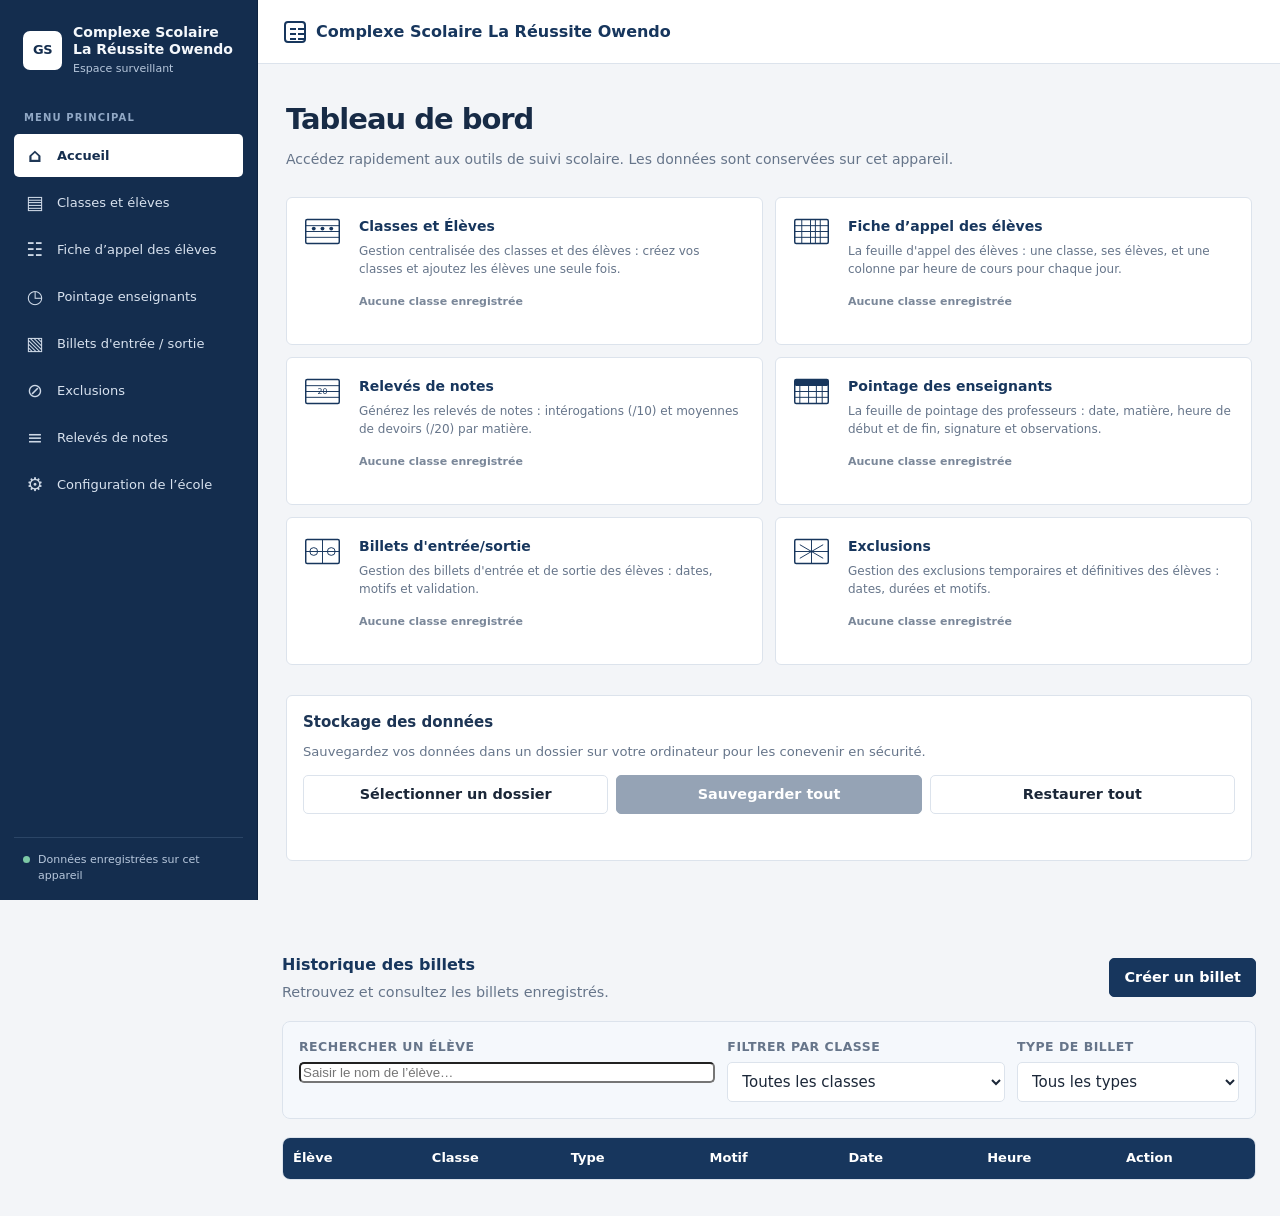
==== commit fc4cb475: "Simplification de classes.js et correction de l'affichage du bouton Restaurer" ====
--- a/index.html
+++ b/index.html
@@ -141,13 +141,15 @@
     <section class="card">
       <div class="card-head">
         <h2>Mes classes</h2>
-        <button type="button" id="cls-new" class="btn">Nouvelle classe</button>
+        <div class="row-btns">
+          <button type="button" id="cls-new" class="btn">Nouvelle classe</button>
+          <button type="button" id="cls-import" class="btn">Restaurer</button>
+        </div>
       </div>
       <ul id="cls-class-list" class="class-list"></ul>
       <p id="cls-saved" class="saved" role="status"></p>
       <div class="row-btns">
         <button type="button" id="cls-export" class="btn">Sauvegarder dans un fichier</button>
-        <button type="button" id="cls-import" class="btn">Restaurer</button>
         <input type="file" id="cls-file" accept=".json,application/json" hidden>
       </div>
     </section>
@@ -225,11 +227,6 @@
 
     <form id="class-form" class="card" autocomplete="off">
       <h2>La classe</h2>
-
-      <div class="field">
-        <label for="c-class-select">Filtrer par classe</label>
-        <select id="c-class-select"></select>
-      </div>
 
       <div class="field">
         <label for="c-name">Nom de la classe</label>
@@ -318,6 +315,10 @@
     <div class="preview-head">
       <h2>Aperçu de la fiche imprimable</h2>
       <p id="summary" class="summary"></p>
+      <div class="field eleves-class-filter">
+        <label for="c-class-select">Filtrer par classe</label>
+        <select id="c-class-select"></select>
+      </div>
     </div>
     <p id="warn" class="warn" hidden></p>
     <p id="empty" class="empty" hidden></p>
@@ -416,100 +417,75 @@
 </main>
 
 <!-- ===================== Billets d'entrée/sortie ===================== -->
-<main class="layout" id="view-billets" hidden>
-
-  <aside class="panel">
-
-    <section class="card">
-      <div class="card-head">
-        <h2>Historique des billets</h2>
-        <button type="button" id="b-new" class="btn">Nouvelle fiche</button>
-      </div>
-      <ul id="b-class-list" class="class-list"></ul>
-      <p id="b-saved" class="saved" role="status"></p>
-      <div class="row-btns">
-        <button type="button" id="b-export" class="btn">Sauvegarder dans un fichier</button>
-        <button type="button" id="b-import" class="btn">Restaurer</button>
-        <input type="file" id="b-file" accept=".json,application/json" hidden>
-      </div>
-    </section>
-
-    <form id="b-form" class="card" autocomplete="off">
-      <h2>La classe</h2>
-
-      <div class="field">
-        <label for="b-class-select">Sélectionner une classe</label>
-        <select id="b-class-select"></select>
-      </div>
-
-      <div class="field">
-        <label for="b-name">Nom de la classe</label>
-        <input id="b-name" type="text" placeholder="" readonly>
-      </div>
-
-      <div class="field">
-        <label for="b-school">Établissement</label>
-        <input id="b-school" type="text" readonly>
-      </div>
-
-      <div class="field">
-        <div class="label-row">
-          <label>Élèves</label>
-          <span id="b-count" class="count"></span>
-        </div>
-        <p class="hint">Les élèves sont chargés depuis la classe sélectionnée</p>
-      </div>
-
-      <h2 class="sub-title">Nouveau billet</h2>
-
+<main class="layout billets-layout" id="view-billets" hidden>
+  <aside class="panel billets-tools">
+    <form id="b-form" class="card billets-form" autocomplete="off">
+      <h2>Créer un billet</h2>
+      <p class="hint">Choisissez la classe, puis l’élève concerné et les informations du billet.</p>
+      <div class="field">
+        <label for="b-class-select">Classe</label>
+        <select id="b-class-select" required></select>
+      </div>
       <div class="field">
         <label for="b-student-select">Élève</label>
-        <select id="b-student-select"></select>
-      </div>
-
-      <div class="field">
-        <label for="b-type">Type</label>
-        <select id="b-type">
+        <select id="b-student-select" required></select>
+      </div>
+      <div class="field">
+        <label for="b-type">Type de billet</label>
+        <select id="b-type" required>
           <option value="entree">Entrée</option>
           <option value="sortie">Sortie</option>
         </select>
       </div>
-
       <div class="field">
         <label for="b-date">Date</label>
-        <input id="b-date" type="date">
-      </div>
-
+        <input id="b-date" type="date" required>
+      </div>
       <div class="field">
         <label for="b-time">Heure</label>
-        <input id="b-time" type="time">
-      </div>
-
-      <div class="field">
-        <label for="b-motif">Motif</label>
-        <input id="b-motif" type="text" placeholder="">
-      </div>
-
-      <button type="button" id="b-add" class="btn primary">Ajouter le billet</button>
-
-      <h2 class="sub-title">Historique des billets</h2>
-      <div id="b-history" class="history-list"></div>
-
-      <button type="button" id="b-delete" class="btn danger">Supprimer cette classe</button>
+        <input id="b-time" type="time" required>
+      </div>
+      <div class="field">
+        <label for="b-motif">Raison</label>
+        <textarea id="b-motif" rows="3" placeholder="Raison de l’entrée ou de la sortie" required></textarea>
+      </div>
+      <div class="field" id="b-return-date-field" hidden>
+        <label for="b-return-date">Date de retour</label>
+        <input id="b-return-date" type="date">
+      </div>
+      <div class="field" id="b-return-time-field" hidden>
+        <label for="b-return-time">Heure de retour</label>
+        <input id="b-return-time" type="time">
+      </div>
+      <p id="b-count" class="hint"></p>
+      <p id="b-saved" class="saved" role="status"></p>
+      <button type="button" id="b-add" class="btn primary">Enregistrer le billet</button>
     </form>
-
-  </aside>
-
-  <section class="preview" id="b-preview" aria-label="Aperçu des billets">
-    <div class="preview-head">
-      <h2>Aperçu</h2>
-      <p id="b-summary" class="summary"></p>
-    </div>
-    <div id="b-sheets" class="sheets"></div>
+    </aside>
+  <section class="preview billets-preview" id="b-preview" aria-label="Historique des billets">
+    <div class="preview-head billets-toolbar">
+      <div><h2>Historique des billets</h2><p id="b-summary" class="summary">Retrouvez et consultez les billets enregistrés.</p></div>
+      <button type="button" id="b-new" class="btn primary">Créer un billet</button>
+    </div>
+    <div class="billets-filters">
+      <div class="field"><label for="b-search">Rechercher un élève</label><input id="b-search" type="search" placeholder="Saisir le nom de l’élève…"></div>
+      <div class="field"><label for="b-filter-class">Filtrer par classe</label><select id="b-filter-class"><option value="">Toutes les classes</option></select></div>
+      <div class="field"><label for="b-filter-type">Type de billet</label><select id="b-filter-type"><option value="">Tous les types</option><option value="entree">Entrée</option><option value="sortie">Sortie</option></select></div>
+    </div>
+    <div class="billets-table-wrap">
+      <table class="billets-table">
+        <thead><tr><th>Élève</th><th>Classe</th><th>Type</th><th>Motif</th><th>Date</th><th>Heure</th><th>Action</th></tr></thead>
+        <tbody id="b-table-body"></tbody>
+      </table>
+    </div>
+    <p id="b-empty" class="empty" hidden>Aucun billet ne correspond à votre recherche.</p>
   </section>
-
+  <dialog id="b-view-dialog" class="billet-view-dialog" aria-labelledby="b-view-title">
+    <div class="billet-dialog-head"><h2 id="b-view-title">Billet scolaire</h2><button type="button" id="b-view-close" class="action-dialog-close" aria-label="Fermer">×</button></div>
+    <div id="b-view-content" class="billet-view-content"></div>
+    <div class="billet-dialog-actions"><button type="button" id="b-view-print" class="btn primary">Imprimer le billet</button></div>
+  </dialog>
   <div id="b-print-area" class="print-area" aria-hidden="true"></div>
-
 </main>
 
 <!-- ===================== Exclusions ===================== -->
--- a/style.css
+++ b/style.css
@@ -192,6 +192,7 @@
 .add-row .btn, .week-nav .btn { flex: none; }
 
 .row-btns { display: flex; flex-wrap: wrap; gap: 8px; }
+.row-btns .btn { flex: 1; min-width: 120px; }
 
 .saved { margin: 0; font-size: .82rem; color: var(--muted); min-height: 1.2em; }
 .saved.ok { color: var(--accent); }
@@ -851,3 +852,221 @@
 #view-eleves #class-form > .field {
   border-radius: 0;
 }
+
+
+/* Relevés de notes : filtre de classe toujours visible au-dessus de la liste. */
+#view-notes .notes-class-filter {
+  order: -1;
+  margin: 0 0 16px;
+  padding: 14px;
+  border: 1px solid var(--line);
+  border-left: 4px solid var(--accent);
+  border-radius: 8px;
+  background: var(--accent-soft);
+}
+#view-notes .notes-class-filter select {
+  width: 100%;
+  min-height: 44px;
+  font-weight: 600;
+}
+
+
+/* Le filtre de classe de la fiche d'appel reste au tout début du panneau, hors formulaire. */
+#view-eleves > .panel > .eleves-class-filter {
+  display: block;
+  margin: 0 0 18px;
+  padding: 14px;
+  border: 1px solid var(--line);
+  border-left: 4px solid var(--accent);
+  border-radius: 8px;
+  background: var(--accent-soft);
+}
+#view-eleves > .panel > .eleves-class-filter select {
+  width: 100%;
+  min-height: 44px;
+  font-weight: 600;
+}
+
+
+/* Fiche d’appel : filtre de classe placé à côté de « Actions et paramètres ». */
+#view-eleves .preview-head { flex-wrap: wrap; }
+#view-eleves .preview-head > h2 { margin-right: 0; }
+#view-eleves .eleves-class-filter {
+  display: flex; align-items: center; gap: 8px;
+  margin: 0; padding: 0; border: 0; background: transparent;
+  min-width: 0; flex: 0 1 auto;
+}
+#view-eleves .eleves-class-filter label { margin: 0; white-space: nowrap; font-size: 13px; font-weight: 600; }
+#view-eleves .eleves-class-filter select { width: auto; min-width: 150px; max-width: 230px; min-height: 36px; }
+#view-eleves .modal-action-trigger { margin-left: 0; width: auto; flex: 0 0 auto; }
+@media (max-width: 640px) {
+  #view-eleves .preview-head { align-items: center; }
+  #view-eleves .eleves-class-filter { flex: 1 1 100%; }
+  #view-eleves .eleves-class-filter select { flex: 1; max-width: none; }
+  #view-eleves .modal-action-trigger { width: auto; }
+}
+
+/* Billets d’entrée / sortie : historique lisible et aperçu proche du document imprimé. */
+#view-billets.billets-layout { display:grid;grid-template-columns:minmax(250px,320px) minmax(0,1fr)!important;gap:22px;align-items:start }
+#view-billets > .billets-tools { grid-column:1!important;grid-row:1!important }
+#view-billets > .billets-preview { grid-column:2!important;grid-row:1!important }
+#view-billets .billets-tools { display:flex;flex-direction:column;gap:14px;min-width:0 }
+#view-billets .billets-tools .card { width:100%;min-width:0 }
+#view-billets .billets-form h2,#view-billets .billets-backup h2 { margin-top:0;color:#17365d }
+#view-billets .billets-form .field { margin:0 0 13px }
+#view-billets .billets-form textarea { width:100%;resize:vertical;min-height:82px }
+#view-billets .billets-preview { min-width:0 }
+#view-billets .billets-toolbar { justify-content:space-between;align-items:center;gap:16px;margin-bottom:18px }
+#view-billets .billets-toolbar h2 { margin:0;color:#17365d }
+#view-billets .billets-toolbar .summary { margin:6px 0 0;color:#66758a }
+#view-billets .billets-filters { display:grid;grid-template-columns:minmax(0,1.5fr) minmax(150px,1fr) minmax(130px,.8fr);gap:12px;margin:0 0 18px;padding:16px;background:#f5f8fc;border:1px solid #dce3ec;border-radius:8px }
+#view-billets .billets-filters .field { margin:0;min-width:0 }
+#view-billets .billets-table-wrap { width:100%;overflow-x:auto;border:1px solid #dce3ec;border-radius:8px;background:#fff }
+#view-billets .billets-table { width:100%;border-collapse:collapse;min-width:760px;font-size:13px }
+#view-billets .billets-table th { padding:13px 12px;text-align:left;background:#17365d;color:#fff;font-weight:650;white-space:nowrap }
+#view-billets .billets-table td { padding:13px 12px;border-bottom:1px solid #e5eaf1;vertical-align:middle;max-width:240px;overflow-wrap:anywhere }
+#view-billets .billets-table tbody tr:hover { background:#f7faff }
+#view-billets .billet-type { display:inline-block;padding:5px 9px;border-radius:99px;font-weight:700;font-size:12px;white-space:nowrap }
+#view-billets .billet-type.entree { background:#e3f5ee;color:#116149 }
+#view-billets .billet-type.sortie { background:#fde9e7;color:#a12620 }
+#view-billets #b-empty { padding:24px;text-align:center;color:#66758a }
+#view-billets .billet-view-dialog { width:min(720px,calc(100vw - 24px));max-width:720px;max-height:92dvh;overflow:auto;padding:0;border:1px solid #dce3ec;border-radius:10px;background:#fff;color:#172b45;box-shadow:0 24px 70px #0f233c40 }
+#view-billets .billet-view-dialog::backdrop { background:#0f1d308c;backdrop-filter:blur(2px) }
+#view-billets .billet-dialog-head { display:flex;justify-content:space-between;align-items:center;padding:15px 20px;border-bottom:1px solid #dce3ec }
+#view-billets .billet-dialog-head h2 { margin:0;font-size:17px;color:#17365d }
+#view-billets .billet-view-content { padding:22px;background:#f3f6fa }
+#view-billets .billet-dialog-actions { display:flex;justify-content:flex-end;padding:0 22px 22px }
+#view-billets .billet-paper { width:100%;max-width:680px;margin:0 auto;background:#fff;color:#111;border:0;border-radius:0;box-shadow:none;font-family:"Times New Roman",Times,serif }
+#view-billets .billet-paper-frame { min-height:310px;border:0;padding:25px 28px;background:#fff }
+#view-billets .billet-paper-header { text-align:center;margin:0 0 28px;padding:0;border:0 }
+#view-billets .billet-paper-header h2 { margin:0 0 5px;color:#111;font-family:"Times New Roman",Times,serif;font-size:17px;font-weight:700;text-transform:uppercase }
+#view-billets .billet-paper-header p { margin:0;color:#111;font-family:"Times New Roman",Times,serif;font-size:13px }
+#view-billets .billet-paper-title { margin:0 0 26px;padding:0;text-align:center;background:transparent;border:0;border-radius:0;color:#111;font-family:"Times New Roman",Times,serif;font-size:22px;font-weight:700;line-height:1.2;text-decoration:none }
+#view-billets .billet-paper-text p { margin:0 0 15px;color:#111;font-family:"Times New Roman",Times,serif;font-size:15px;line-height:1.8;overflow-wrap:anywhere }
+#view-billets .billet-paper-text .billet-document-line { text-align:left }
+#view-billets .billet-fill { text-decoration:underline;text-underline-offset:3px;text-decoration-thickness:.5px }
+#view-billets .billet-paper-footer { display:flex;justify-content:space-between;align-items:flex-end;gap:16px;margin-top:32px }
+#view-billets .billet-paper-place { margin:0;color:#111;font-family:"Times New Roman",Times,serif;font-size:14px }
+#view-billets .billet-paper-signature { min-width:175px;text-align:center;color:#111;font-family:"Times New Roman",Times,serif;font-size:14px }
+#view-billets .billet-paper-signature > span:first-child { font-weight:400 }
+#view-billets .billet-paper-signature-space { height:55px }
+@media(max-width:1000px) {
+  #view-billets.billets-layout { grid-template-columns:minmax(0,1fr)!important }
+  #view-billets > .billets-tools { grid-column:1!important;grid-row:2!important }
+  #view-billets > .billets-preview { grid-column:1!important;grid-row:1!important }
+}
+@media(max-width:640px) {
+  #view-billets .billets-filters { grid-template-columns:minmax(0,1fr) }
+  #view-billets .billets-toolbar { align-items:flex-start;flex-direction:column }
+  #view-billets .billet-view-content { padding:10px }
+  #view-billets .billet-paper-frame { padding:16px;min-height:0 }
+  #view-billets .billet-paper-title { font-size:22px }
+  #view-billets .billet-paper-text p { font-size:15px }
+  #view-billets .billet-paper-footer { align-items:flex-start;flex-direction:column }
+  #view-billets .billet-paper-signature { align-self:flex-end }
+}
+@media print {
+  body:has(#b-print-area) * { visibility:hidden!important }
+  #b-print-area,#b-print-area * { visibility:visible!important }
+  #b-print-area { display:block!important;position:static!important }
+}
+
+/* Le formulaire de création est déplacé dans la fenêtre modale par modal-actions.js. */
+.action-dialog .billets-form textarea { width:100%; min-height:82px; resize:vertical; }
+
+
+/* Ajustement de la page Billets : formulaire centré et historique sur toute la largeur. */
+#view-billets.billets-layout {
+  display: grid !important;
+  grid-template-columns: minmax(0, 1fr) !important;
+  gap: 22px;
+  align-items: start;
+}
+#view-billets > .billets-tools,
+#view-billets > .billets-preview {
+  grid-column: 1 !important;
+  grid-row: auto !important;
+  width: 100%;
+  min-width: 0;
+}
+#view-billets .billets-form {
+  width: min(100%, 760px);
+  margin-inline: auto;
+}
+#view-billets .billets-preview {
+  width: 100%;
+  max-width: none;
+  margin-inline: auto;
+}
+#view-billets .billets-table-wrap {
+  width: 100%;
+  max-width: 100%;
+  margin-inline: auto;
+  overflow-x: auto;
+}
+#view-billets .billets-table {
+  width: 100%;
+  min-width: 0;
+  table-layout: auto;
+  font-size: 13px;
+}
+#view-billets .billets-table th,
+#view-billets .billets-table td {
+  padding: 11px 10px;
+  white-space: normal;
+  overflow-wrap: anywhere;
+}
+#view-billets .billets-filters {
+  grid-template-columns: minmax(220px, 1.5fr) minmax(160px, 1fr) minmax(150px, .8fr);
+}
+@media (max-width: 760px) {
+  #view-billets .billets-filters {
+    grid-template-columns: minmax(0, 1fr);
+  }
+  #view-billets .billets-toolbar {
+    align-items: flex-start;
+    flex-wrap: wrap;
+  }
+  #view-billets .billets-table {
+    min-width: 680px;
+  }
+}
+
+
+/* Centrage renforcé de l'historique des billets sur toute la largeur disponible. */
+#view-billets.layout.billets-layout {
+  width: 100% !important;
+  max-width: none !important;
+  box-sizing: border-box !important;
+  justify-items: stretch !important;
+}
+#view-billets.layout.billets-layout > #b-preview.billets-preview {
+  display: block !important;
+  justify-self: stretch !important;
+  align-self: start !important;
+  width: 100% !important;
+  max-width: none !important;
+  min-width: 0 !important;
+  margin: 0 !important;
+  box-sizing: border-box !important;
+}
+#view-billets #b-preview .billets-table-wrap {
+  display: block !important;
+  width: 100% !important;
+  max-width: none !important;
+  margin: 0 auto !important;
+  box-sizing: border-box !important;
+}
+#view-billets #b-preview .billets-table {
+  width: 100% !important;
+  max-width: none !important;
+  margin: 0 auto !important;
+  table-layout: fixed !important;
+  border-collapse: collapse;
+}
+#view-billets #b-preview .billets-table th,
+#view-billets #b-preview .billets-table td {
+  box-sizing: border-box;
+  text-align: left;
+  overflow-wrap: anywhere;
+}
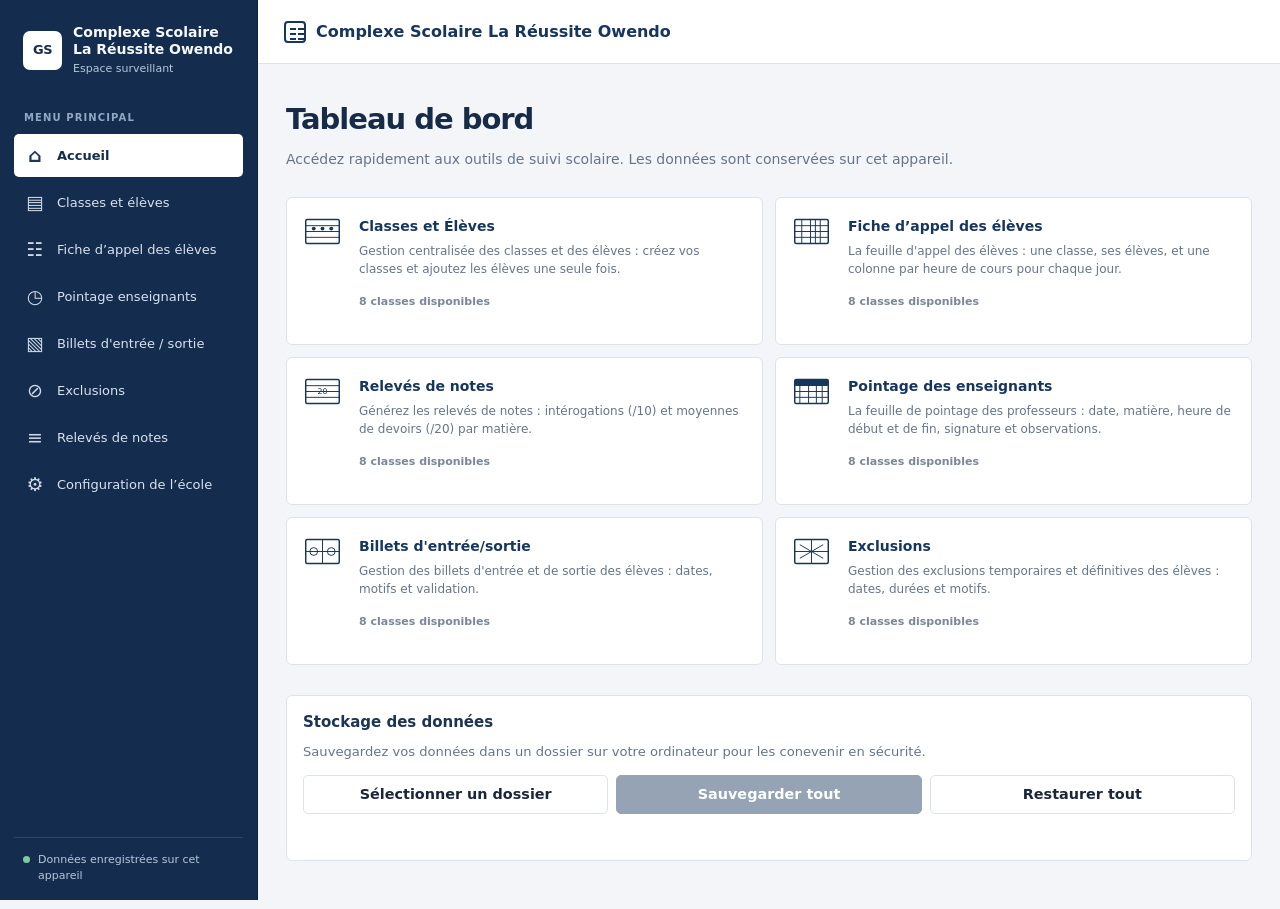
==== commit c6cb8e6d: "Clarifie le bouton de restauration JSON des classes" ====
--- a/index.html
+++ b/index.html
@@ -143,7 +143,7 @@
         <h2>Mes classes</h2>
         <div class="row-btns">
           <button type="button" id="cls-new" class="btn">Nouvelle classe</button>
-          <button type="button" id="cls-import" class="btn">Restaurer</button>
+          <button type="button" id="cls-import" class="btn">Restaurer depuis JSON</button>
         </div>
       </div>
       <ul id="cls-class-list" class="class-list"></ul>
--- a/style.css
+++ b/style.css
@@ -1070,3 +1070,8 @@
   text-align: left;
   overflow-wrap: anywhere;
 }
+
+
+/* La vue Billets contient des règles display:grid!important : respecter explicitement hidden
+   pour que l'historique n'apparaisse jamais sur les autres pages. */
+#view-billets[hidden] { display: none !important; }
